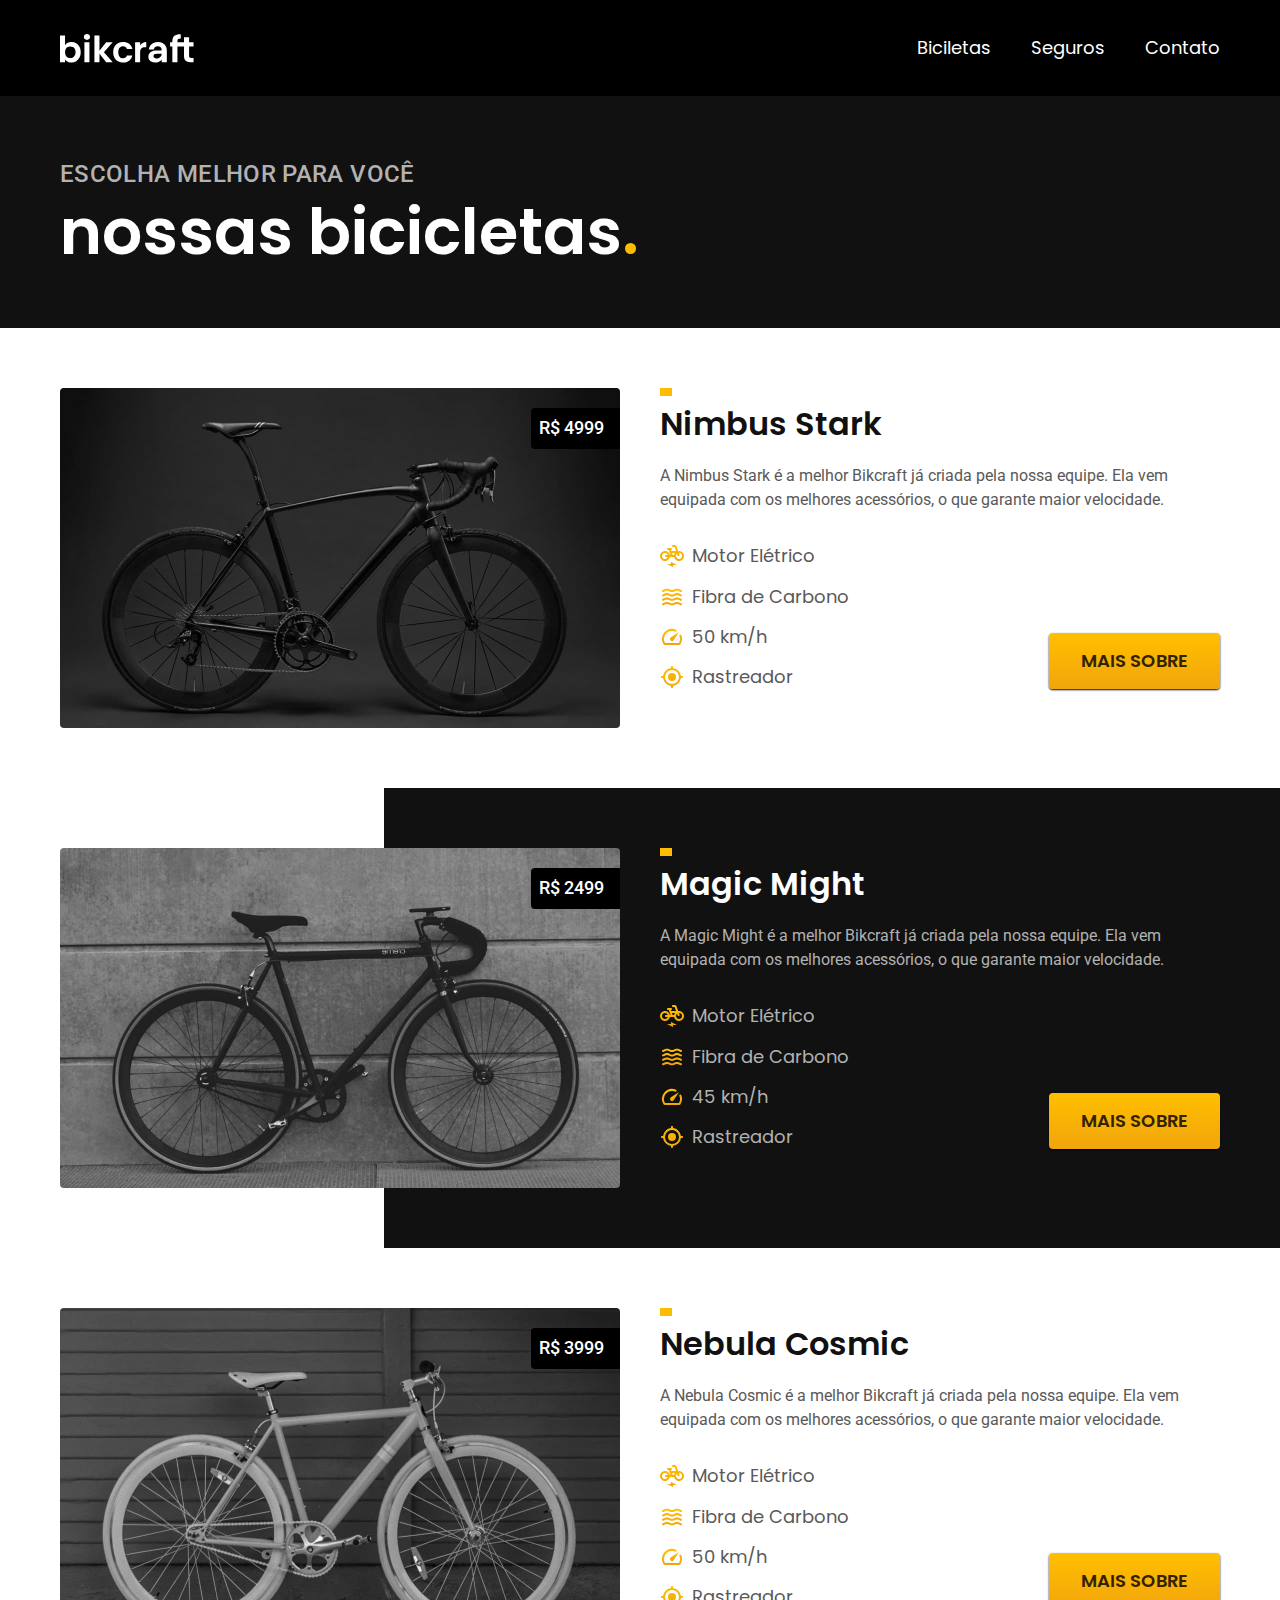
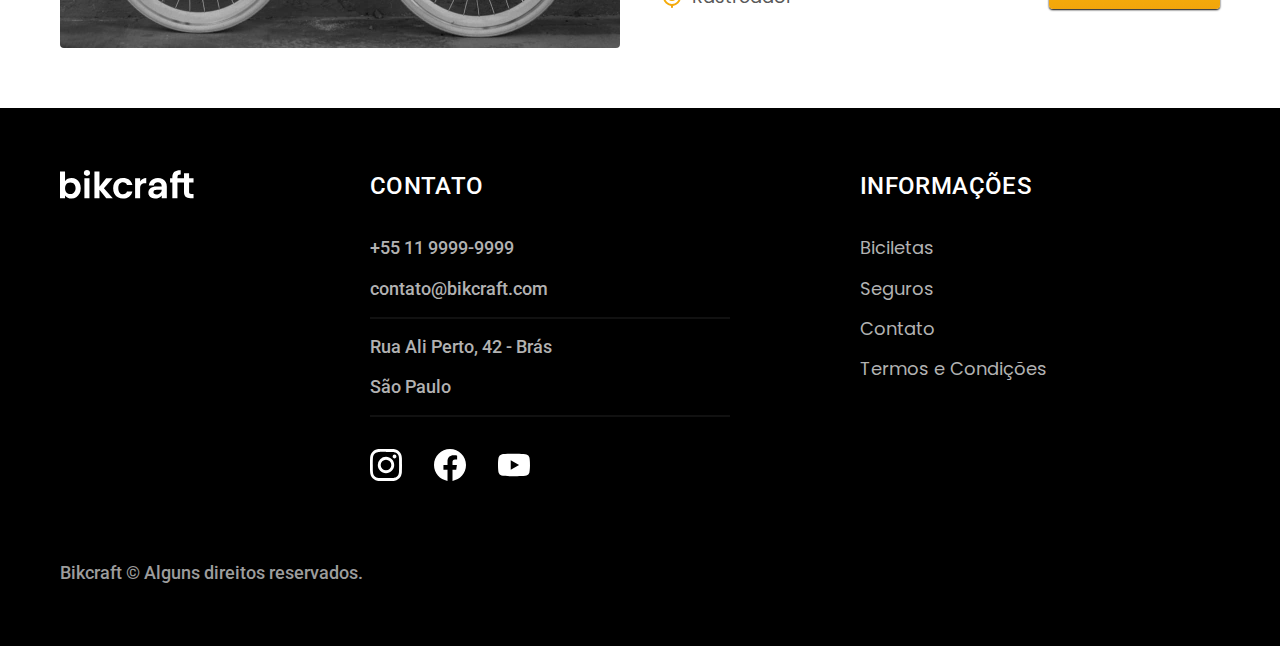
==== bicicletas.html @ f0ae843a "Bicicletas" ====
<!DOCTYPE html>
<html lang="pt-br">
  <head>
    <meta charset="UTF-8" />
    <meta name="viewport" content="width=device-width, initial-scale=1.0" />
    <meta name="description" content="Termos e Condições." />

    <title>Bicicletas | Bikcraft</title>

    <link rel="stylesheet" href="./css/style.css" />

    <link rel="preconnect" href="https://fonts.googleapis.com" />
    <link rel="preconnect" href="https://fonts.gstatic.com" crossorigin />
    <link
      href="https://fonts.googleapis.com/css2?family=Merriweather:ital,wght@1,900&family=Poppins:wght@400;600&family=Roboto:wght@400;500&display=swap"
      rel="stylesheet"
    />
  </head>
  <body id="bicicletas">
    <header class="header-bg">
      <div class="container header">
        <a href="./">
          <img src="./img/bikcraft.svg" alt="Bikcraft" />
        </a>

        <nav aria-label="primaria">
          <ul class="header-menu font-1-m cor-0">
            <li><a href="./bicicletas.html">Biciletas</a></li>
            <li><a href="./seguros.html">Seguros</a></li>
            <li><a href="./contato.html">Contato</a></li>
          </ul>
        </nav>
      </div>
    </header>

    <main>
      <div class="titulo-bg">
        <div class="titulo container">
          <p class="font-2-l-b cor-5">Escolha melhor para você</p>
          <h1 class="font-1-xxl cor-0">nossas bicicletas<span class="cor-p1">.</span></h1>
        </div>
      </div>

      
        <div class="bicicletas container">
          <div class="bicicletas-imagem">
            <img src="./img/bicicletas/nimbus.jpg" alt="Bicicleta Preta">
            <span class="font-2-m cor-0">R$ 4999</span>
          </div>
          <div class="bicicletas-conteudo">
            <h2 class="font-1-xl">Nimbus Stark</h2>
            <p class="font-2-s cor-8">A Nimbus Stark é a melhor Bikcraft já criada pela nossa equipe. Ela vem equipada com os melhores acessórios, o que garante maior velocidade.</p>
          
            <ul class="font-1-m cor-8">
              <li><img src="./img/icones/eletrica.svg" alt="">Motor Elétrico</li>
              <li><img src="./img/icones/carbono.svg" alt="">Fibra de Carbono</li>
              <li><img src="./img/icones/velocidade.svg" alt="">50 km/h</li>
              <li><img src="./img/icones/rastreador.svg" alt="">Rastreador</li>
            </ul>
            <a class="botao seta" href="./bicicletas/nimbus.html">Mais Sobre</a>
          </div>
        </div>
    
      <div class="bicicletas-bg">
        <div class="bicicletas container">
          <div class="bicicletas-imagem">
            <img src="./img/bicicletas/magic.jpg" alt="Bicicleta Preta">
            <span class="font-2-m cor-0">R$ 2499</span>
          </div>
          <div class="bicicletas-conteudo">
            <h2 class="font-1-xl cor-0">Magic Might</h2>
            <p class="font-2-s cor-5">A Magic Might é a melhor Bikcraft já criada pela nossa equipe. Ela vem equipada com os melhores acessórios, o que garante maior velocidade.</p>
          
            <ul class="font-1-m cor-5">
              <li><img src="./img/icones/eletrica.svg" alt="">Motor Elétrico</li>
              <li><img src="./img/icones/carbono.svg" alt="">Fibra de Carbono</li>
              <li><img src="./img/icones/velocidade.svg" alt="">45 km/h</li>
              <li><img src="./img/icones/rastreador.svg" alt="">Rastreador</li>
            </ul>
            <a class="botao seta" href="./bicicletas/magic.html">Mais Sobre</a>
          </div>
        </div>
      </div>

        <div class="bicicletas container">
          <div class="bicicletas-imagem">
            <img src="./img/bicicletas/nebula.jpg" alt="Bicicleta Preta">
            <span class="font-2-m cor-0">R$ 3999</span>
          </div>
          <div class="bicicletas-conteudo">
            <h2 class="font-1-xl">Nebula Cosmic</h2>
            <p class="font-2-s cor-8">A Nebula Cosmic é a melhor Bikcraft já criada pela nossa equipe. Ela vem equipada com os melhores acessórios, o que garante maior velocidade.</p>
          
            <ul class="font-1-m cor-8">
              <li><img src="./img/icones/eletrica.svg" alt="">Motor Elétrico</li>
              <li><img src="./img/icones/carbono.svg" alt="">Fibra de Carbono</li>
              <li><img src="./img/icones/velocidade.svg" alt="">50 km/h</li>
              <li><img src="./img/icones/rastreador.svg" alt="">Rastreador</li>
            </ul>
            <a class="botao seta" href="./bicicletas/nebula.html">Mais Sobre</a>
          </div>
        </div>
    </main>

    <footer class="footer-bg">
      <div class="footer container">
        <img src="./img/bikcraft.svg" alt="Bikcraft" />

        <div class="footer-contato">
          <h3 class="font-2-l-b cor-0">Contato</h3>
          <ul class="font-2-m cor-5">
            <li><a href="tel:+551199999999">+55 11 9999-9999</a></li>
            <li>
              <a href="mailto:contato@bikcraft.com">contato@bikcraft.com</a>
            </li>
            <li>Rua Ali Perto, 42 - Brás</li>
            <li>São Paulo</li>
          </ul>
          <div class="footer-redes">
            <a href="">
              <img src="img//redes/instagram.svg" alt="instagram" />
            </a>
            <a href="">
              <img src="img//redes/facebook.svg" alt="Facebook" />
            </a>
            <a href="">
              <img src="img//redes/youtube.svg" alt="Youtube" />
            </a>
          </div>
        </div>
        <div class="footer-informacoes">
          <h3 class="font-2-l-b cor-0">Informações</h3>
          <nav>
            <ul class="font-1-m cor-5">
              <li><a href="./bicicletas.html">Biciletas</a></li>
              <li><a href="./seguros.html">Seguros</a></li>
              <li><a href="./contato.html">Contato</a></li>
              <li><a href="./termos.html">Termos e Condições</a></li>
            </ul>
          </nav>
        </div>
        <p class="footer-copy font-2-m cor-6">
          Bikcraft © Alguns direitos reservados.
        </p>
      </div>
    </footer>
  </body>
</html>
---- css/style.css ----
@import "./global/global.css";
@import "./utilidades/tipografia.css";
@import "./utilidades/cores.css";

@import "./global/header.css";
@import "./global/footer.css";

@import "./utilidades/componentes.css";

@import "./home/introducao.css";
@import "./home/tecnologia.css";
@import "./home/parceiros.css";
@import "./home/depoimento.css";

@import "./bicicletas/bicicletas-lista.css";
@import "./bicicletas/bicicletas.css";

@import "./seguros/seguros.css";

@import "./termos/termos.css"
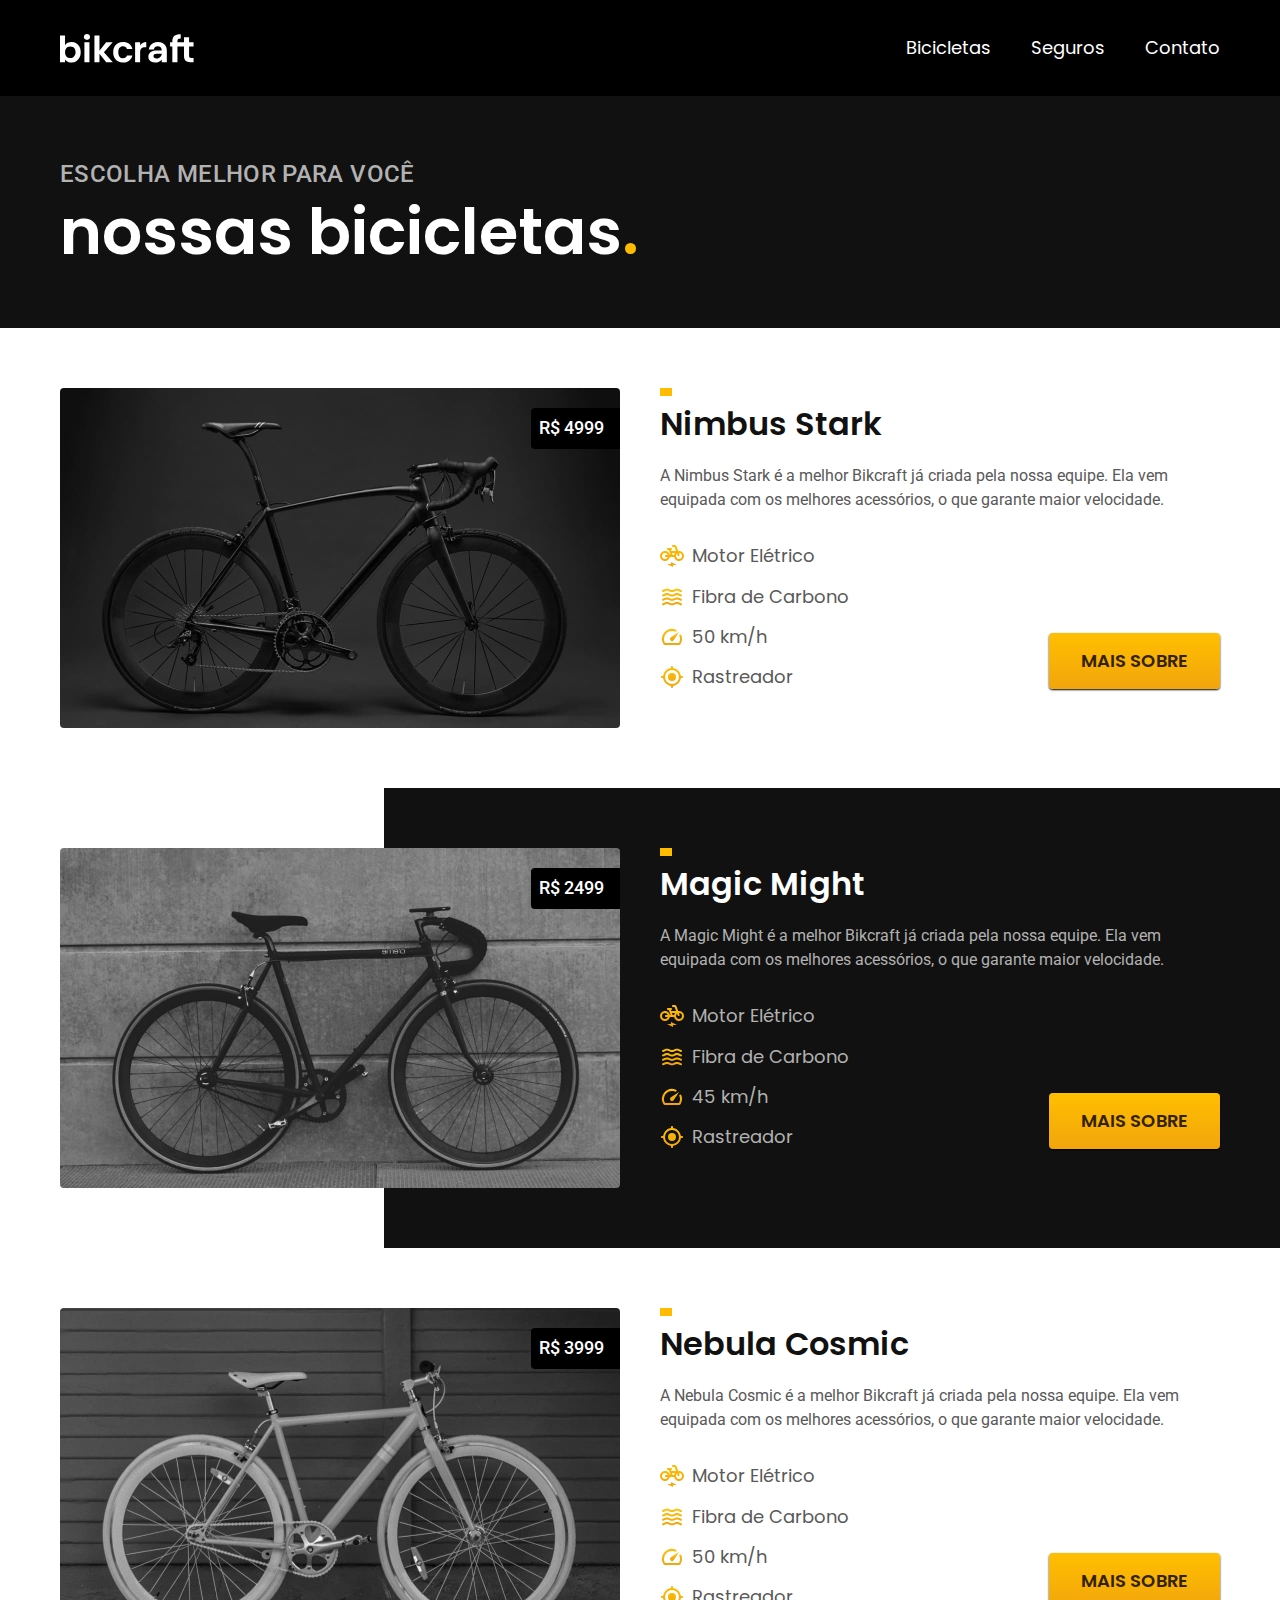
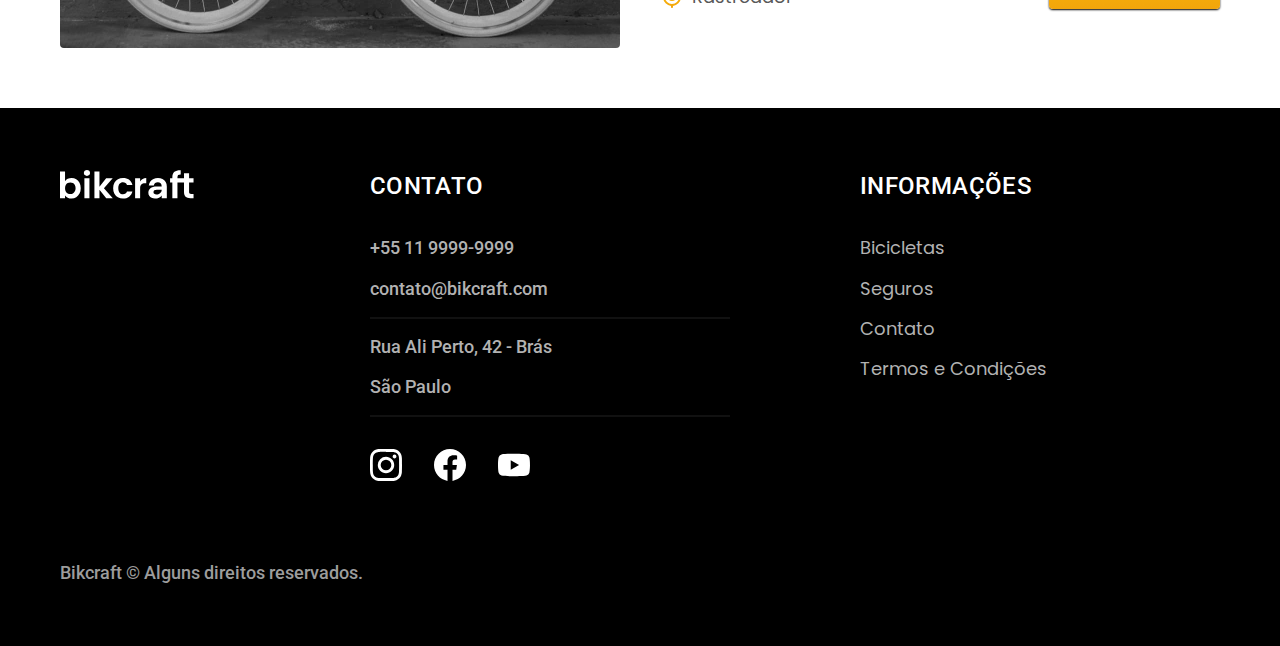
==== commit a606b0dc: "seguros" ====
--- a/bicicletas.html
+++ b/bicicletas.html
@@ -25,7 +25,7 @@
 
         <nav aria-label="primaria">
           <ul class="header-menu font-1-m cor-0">
-            <li><a href="./bicicletas.html">Biciletas</a></li>
+            <li><a href="./bicicletas.html">Bicicletas</a></li>
             <li><a href="./seguros.html">Seguros</a></li>
             <li><a href="./contato.html">Contato</a></li>
           </ul>
@@ -132,7 +132,7 @@
           <h3 class="font-2-l-b cor-0">Informações</h3>
           <nav>
             <ul class="font-1-m cor-5">
-              <li><a href="./bicicletas.html">Biciletas</a></li>
+              <li><a href="./bicicletas.html">Bicicletas</a></li>
               <li><a href="./seguros.html">Seguros</a></li>
               <li><a href="./contato.html">Contato</a></li>
               <li><a href="./termos.html">Termos e Condições</a></li>
--- a/css/style.css
+++ b/css/style.css
@@ -16,5 +16,7 @@
 @import "./bicicletas/bicicletas.css";
 
 @import "./seguros/seguros.css";
+@import "./seguros/vantagens.css";
+@import "./seguros/perguntas.css";
 
 @import "./termos/termos.css"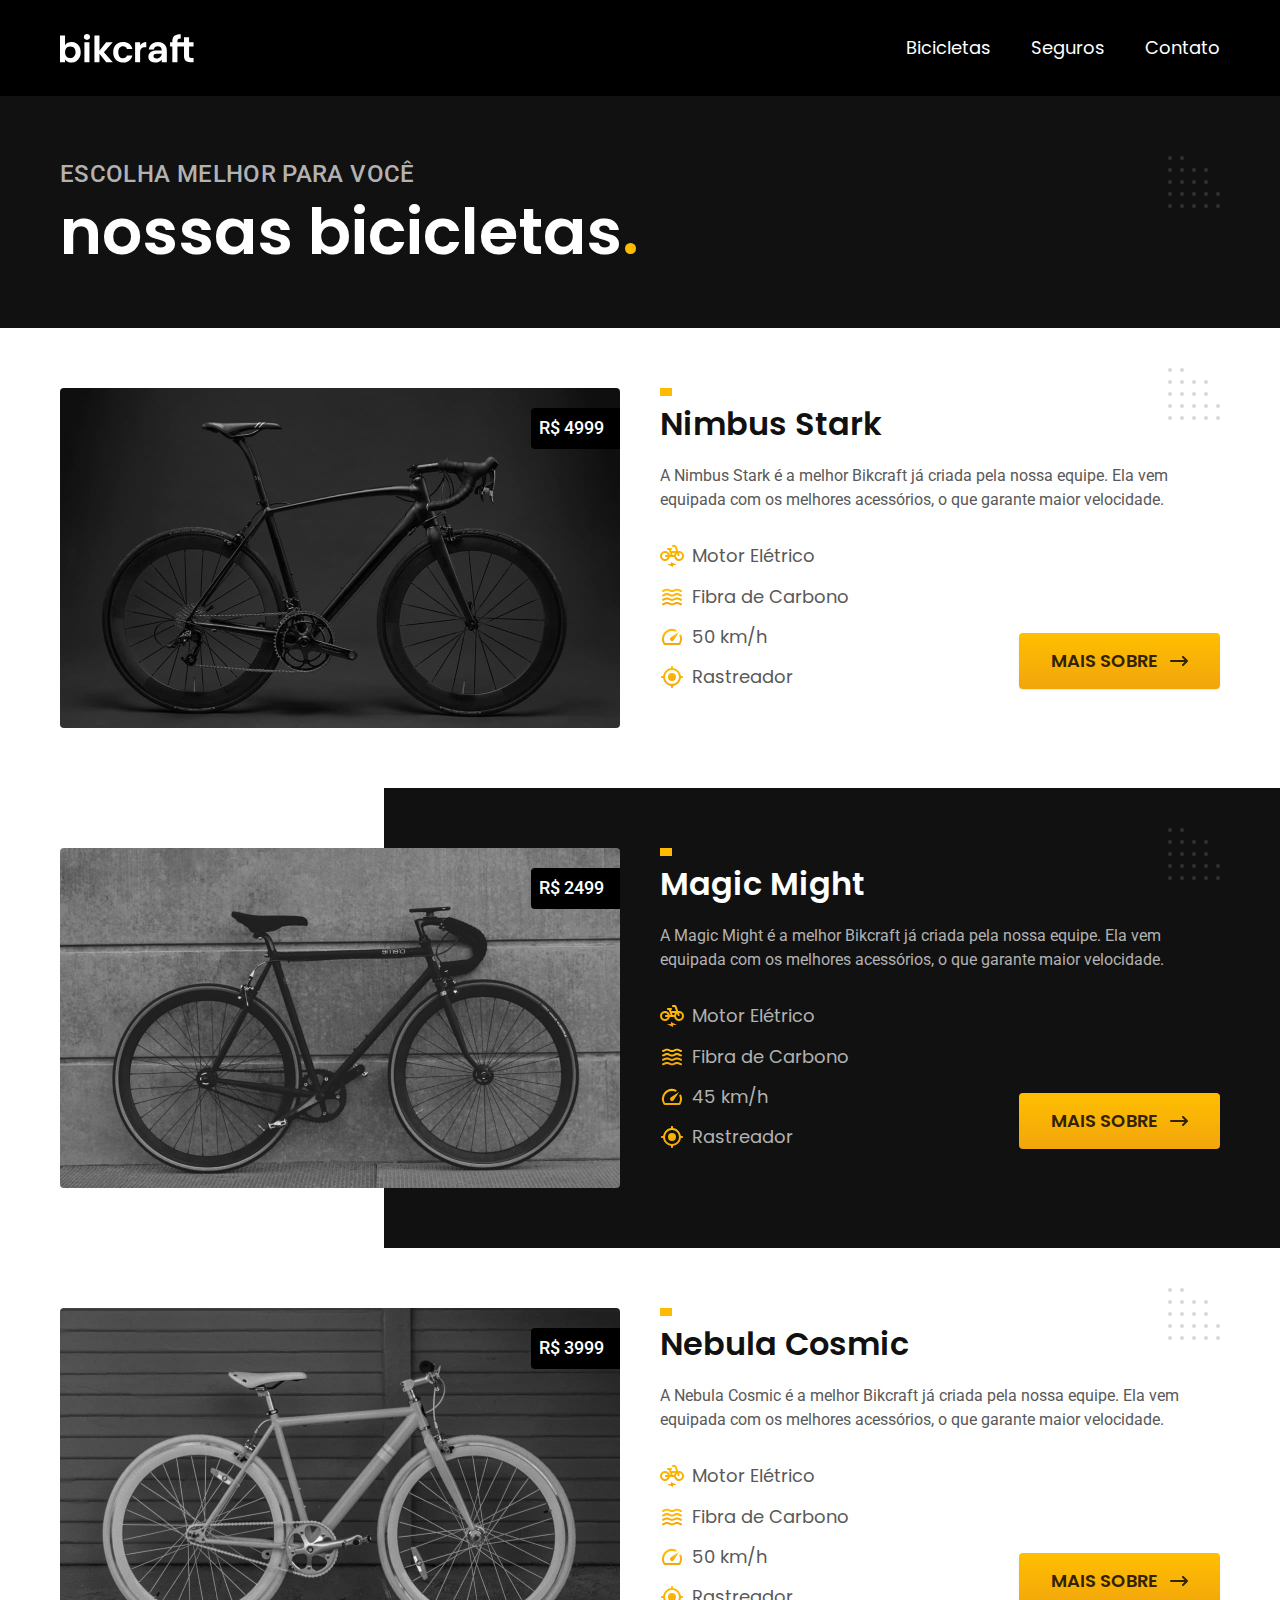
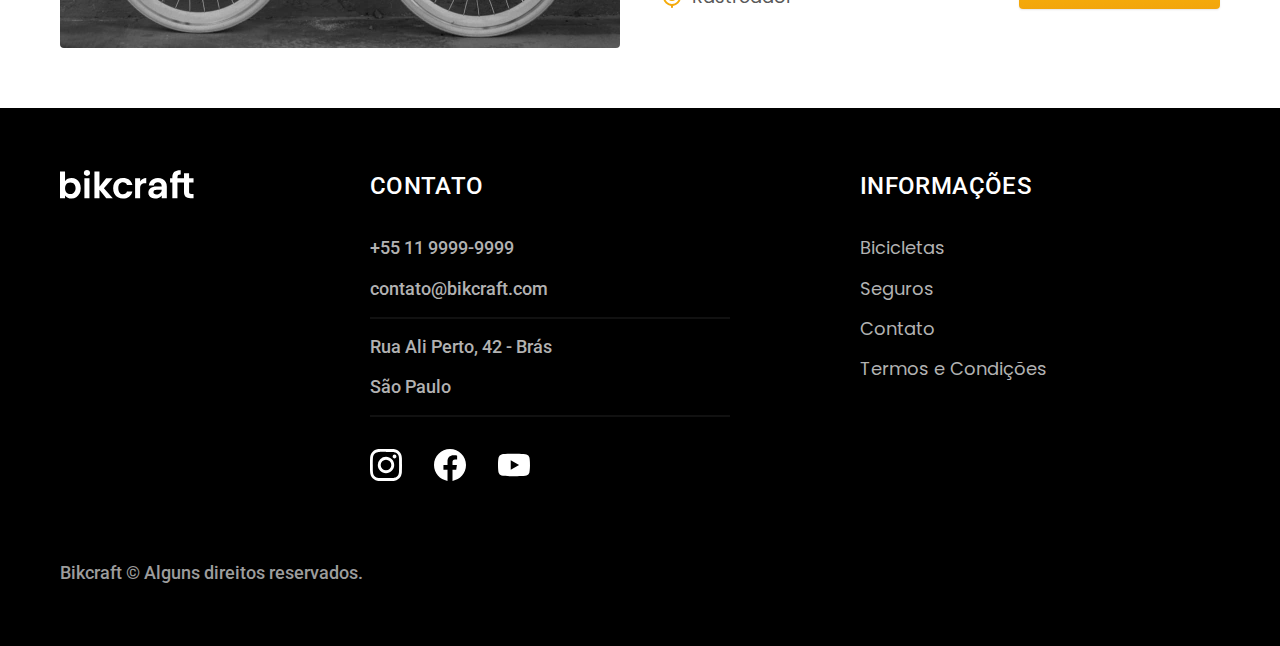
==== commit 0286f242: "avançando nas telas de orcamento- contato - bicicletas - seguros e index" ====
--- a/bicicletas.html
+++ b/bicicletas.html
@@ -7,6 +7,7 @@
 
     <title>Bicicletas | Bikcraft</title>
 
+    <link rel="preload" href="./css/style.css" as="style">
     <link rel="stylesheet" href="./css/style.css" />
 
     <link rel="preconnect" href="https://fonts.googleapis.com" />
--- a/css/style.css
+++ b/css/style.css
@@ -6,6 +6,7 @@
 @import "./global/footer.css";
 
 @import "./utilidades/componentes.css";
+@import "./utilidades/formulario.css";
 
 @import "./home/introducao.css";
 @import "./home/tecnologia.css";
@@ -14,6 +15,13 @@
 
 @import "./bicicletas/bicicletas-lista.css";
 @import "./bicicletas/bicicletas.css";
+@import "./bicicleta/bicicleta.css";
+@import "./bicicleta/seguro.css";
+
+@import "./contato/contato.css";
+@import "./contato/lojas.css";
+
+@import "./orcamento/orcamento.css";
 
 @import "./seguros/seguros.css";
 @import "./seguros/vantagens.css";
--- a/css/style.css
+++ b/css/style.css
@@ -6,6 +6,7 @@
 @import "./global/footer.css";
 
 @import "./utilidades/componentes.css";
+@import "./utilidades/formulario.css";
 
 @import "./home/introducao.css";
 @import "./home/tecnologia.css";
@@ -14,6 +15,13 @@
 
 @import "./bicicletas/bicicletas-lista.css";
 @import "./bicicletas/bicicletas.css";
+@import "./bicicleta/bicicleta.css";
+@import "./bicicleta/seguro.css";
+
+@import "./contato/contato.css";
+@import "./contato/lojas.css";
+
+@import "./orcamento/orcamento.css";
 
 @import "./seguros/seguros.css";
 @import "./seguros/vantagens.css";
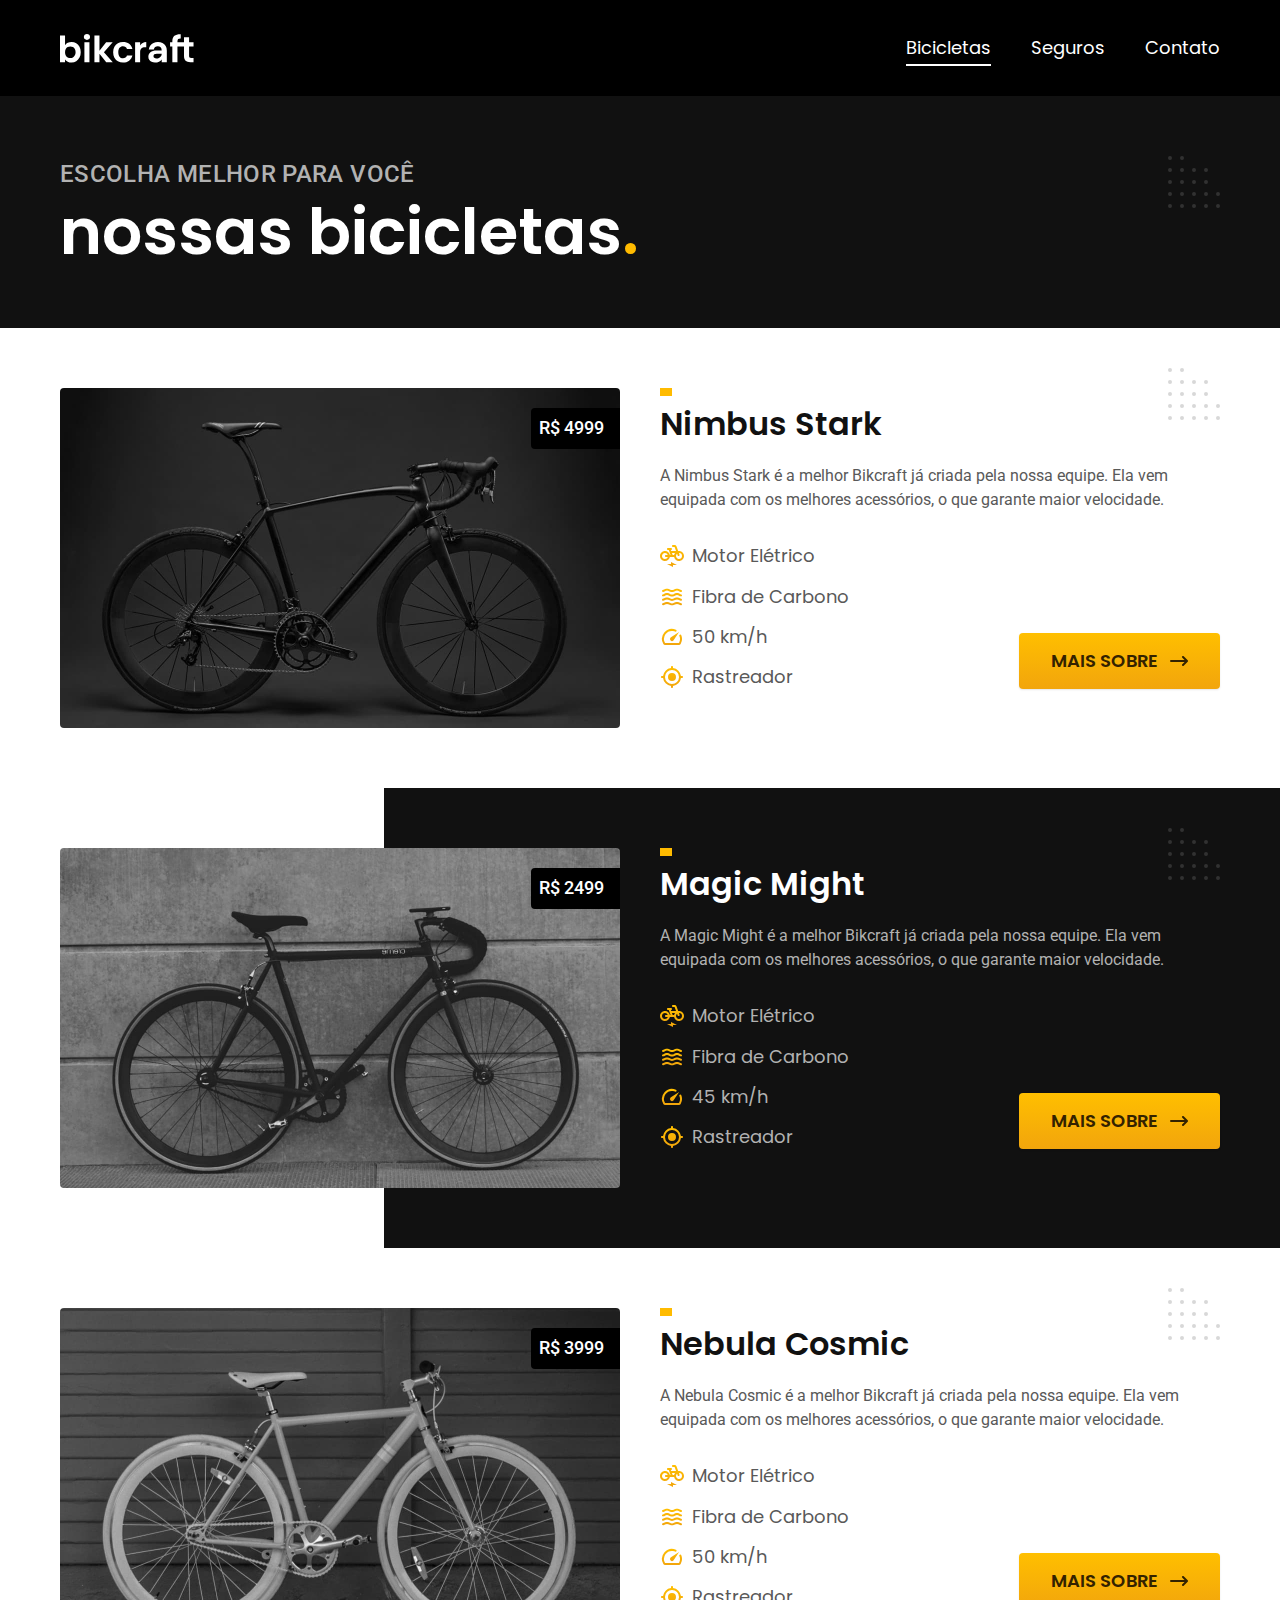
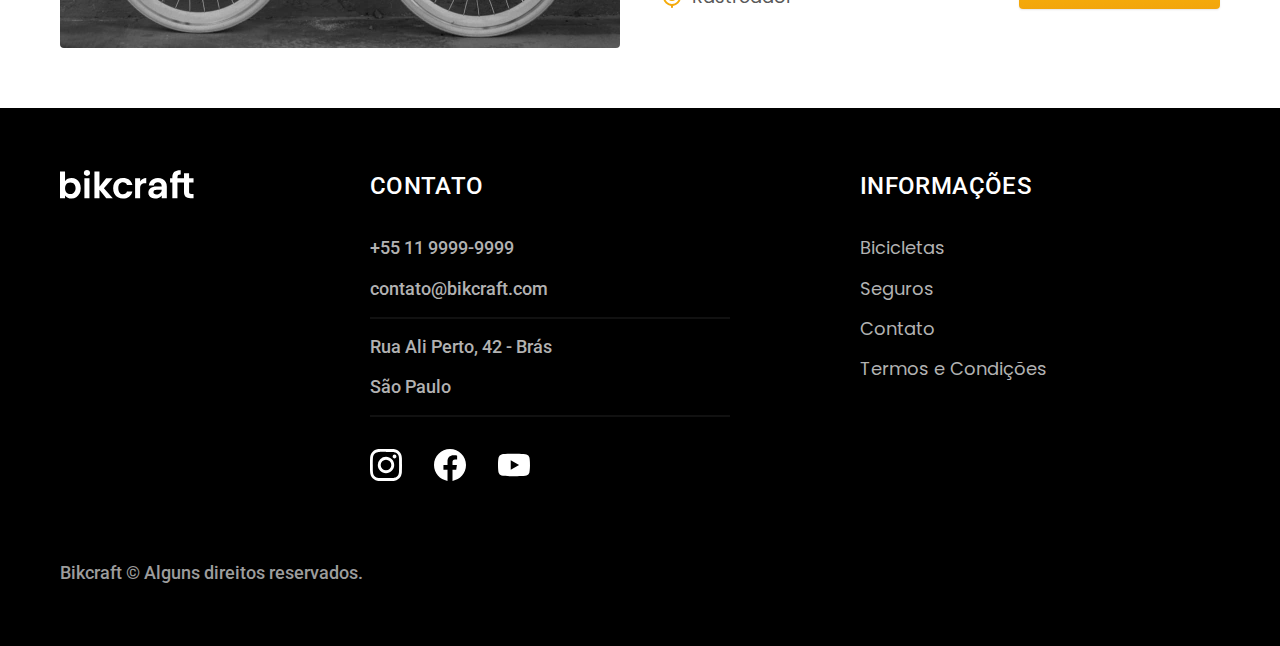
==== commit 3e764c12: "menu ativo javascript" ====
--- a/bicicletas.html
+++ b/bicicletas.html
@@ -145,5 +145,6 @@
         </p>
       </div>
     </footer>
+      <script src="./js/script.js"></script>
   </body>
 </html>
